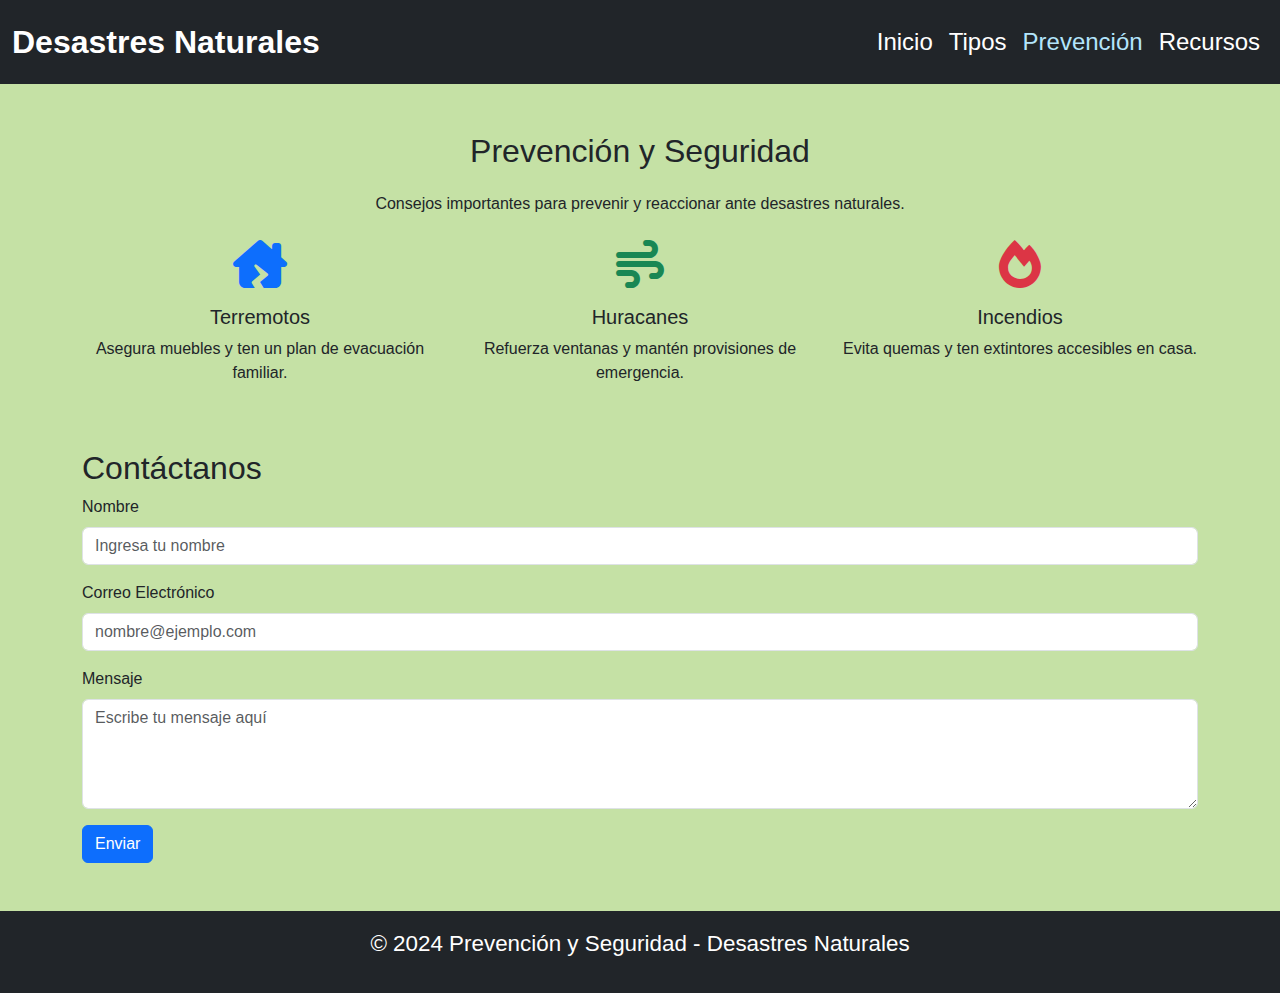
==== prevencion.html @ 60d9042c "BETTER" ====
<!DOCTYPE html>
<html lang="en">
<head>
    <meta charset="UTF-8">
    <meta name="viewport" content="width=device-width, initial-scale=1.0">
    <title>Prevención y Seguridad</title>
    <link rel="stylesheet" href="https://cdn.jsdelivr.net/npm/bootstrap@5.3.0/dist/css/bootstrap.min.css">
    <link rel="stylesheet" href="css/style.css">
    <link rel="stylesheet" href="css/normalize.css">

    <link rel="stylesheet" href="https://cdnjs.cloudflare.com/ajax/libs/font-awesome/6.0.0/css/all.min.css">
</head>
<body>
    <!-- Navbar -->
    <nav class="navbar navbar-expand-lg navbar-dark bg-dark">
        <div class="container-fluid">
            <a class="navbar-brand" href="index.html">Desastres Naturales</a>
            <button class="navbar-toggler" type="button" data-bs-toggle="collapse" data-bs-target="#navbarNav">
                <span class="navbar-toggler-icon"></span>
            </button>
            <div class="collapse navbar-collapse" id="navbarNav">
                <ul class="navbar-nav ms-auto">
                    <li class="nav-item"><a class="nav-link" href="index.html">Inicio</a></li>
                    <li class="nav-item"><a class="nav-link" href="tipos-desastres.html">Tipos</a></li>
                    <li class="nav-item"><a class="nav-link active" href="prevencion.html">Prevención</a></li>
                    <li class="nav-item"><a class="nav-link" href="recursos.html">Recursos</a></li>
                </ul>
            </div>
        </div>
    </nav>

    <!-- Contenido principal -->
    <div class="container mt-5">
        <h1 class="text-center">Prevención y Seguridad</h1>
        <p class="text-center">Consejos importantes para prevenir y reaccionar ante desastres naturales.</p>

        <!-- Consejos -->
        <div class="row mt-4">
            <div class="col-md-4 text-center">
                <i class="fa-solid fa-house-chimney-crack fa-3x text-primary"></i>
                <h5 class="mt-3">Terremotos</h5>
                <p>Asegura muebles y ten un plan de evacuación familiar.</p>
            </div>
            <div class="col-md-4 text-center">
                <i class="fa-solid fa-wind fa-3x text-success"></i>
                <h5 class="mt-3">Huracanes</h5>
                <p>Refuerza ventanas y mantén provisiones de emergencia.</p>
            </div>
            <div class="col-md-4 text-center">
                <i class="fa-solid fa-fire fa-3x text-danger"></i>
                <h5 class="mt-3">Incendios</h5>
                <p>Evita quemas y ten extintores accesibles en casa.</p>
            </div>
        </div>

        <!-- Formulario de contacto -->
        <div class="mt-5">
            <h2>Contáctanos</h2>
            <form>
                <div class="mb-3">
                    <label for="nombre" class="form-label">Nombre</label>
                    <input type="text" class="form-control" id="nombre" placeholder="Ingresa tu nombre">
                </div>
                <div class="mb-3">
                    <label for="correo" class="form-label">Correo Electrónico</label>
                    <input type="email" class="form-control" id="correo" placeholder="nombre@ejemplo.com">
                </div>
                <div class="mb-3">
                    <label for="mensaje" class="form-label">Mensaje</label>
                    <textarea class="form-control" id="mensaje" rows="4" placeholder="Escribe tu mensaje aquí"></textarea>
                </div>
                <button type="submit" class="btn btn-primary">Enviar</button>
            </form>
        </div>
    </div>

    <!-- Footer -->
    <footer class="bg-dark text-white text-center p-3 mt-5">
        <p>© 2024 Prevención y Seguridad - Desastres Naturales</p>
    </footer>
    <script src="https://cdn.jsdelivr.net/npm/bootstrap@5.3.0/dist/js/bootstrap.bundle.min.js"></script>
</body>
</html>
---- css/style.css ----
:root {
    --gris: #e0e0e0;
    --amarillo: #fff9c4;
    --blanco: #ffffff;
    --lightBlue: #b3e5fc;
    --negro: #000000;
    --verde: #c5e1a5;
    --fuentePrincipal: "Nosifer", sans-serif;
}

body {
    font-family: var(--fuentePrincipal);
    margin: 0;
    background-color: var(--verde);
}

.navbar-nav .nav-link {
    font-size: 1.5rem;
    padding: 1rem 2rem;
    color: #fff;
}

.navbar-nav .nav-link:hover,
.navbar-nav .nav-link.active {
    color: var(--lightBlue);
}

.navbar-brand {
    font-size: 2rem;
    font-weight: bold;
    color: var(--blanco);
}

.carousel-inner img {
    width: 100%;
    max-height: 180px;
    object-fit: cover;
}

.card {
    margin-bottom: 20px;
}

.card-title {
    font-size: 1.8rem;
    font-weight: bold;
}

footer {
    background-color: #222;
    color: white;
    text-align: center;
    padding: 2rem;
    font-size: 1.4rem;
}

footer a {
    color: var(--lightBlue);
    text-decoration: none;
}

footer a:hover {
    text-decoration: underline;
}





.carousel-inner img {
    width: 90%; /* Ocupa el 90% del ancho del contenedor */
    max-height: 280px; /* Altura máxima */
    object-fit: cover; /* Recorta proporcionalmente */
    margin-left: 10rem; /* Espaciado a la izquierda */
    padding-right: 15rem; /* Espaciado a la derecha */
}



/* Ajustar el contenedor del carousel */
#carouselExample {
    max-height: 280px; /* Hacer que coincida con las imágenes */
    overflow: hidden; /* Ocultar cualquier parte que exceda */
}
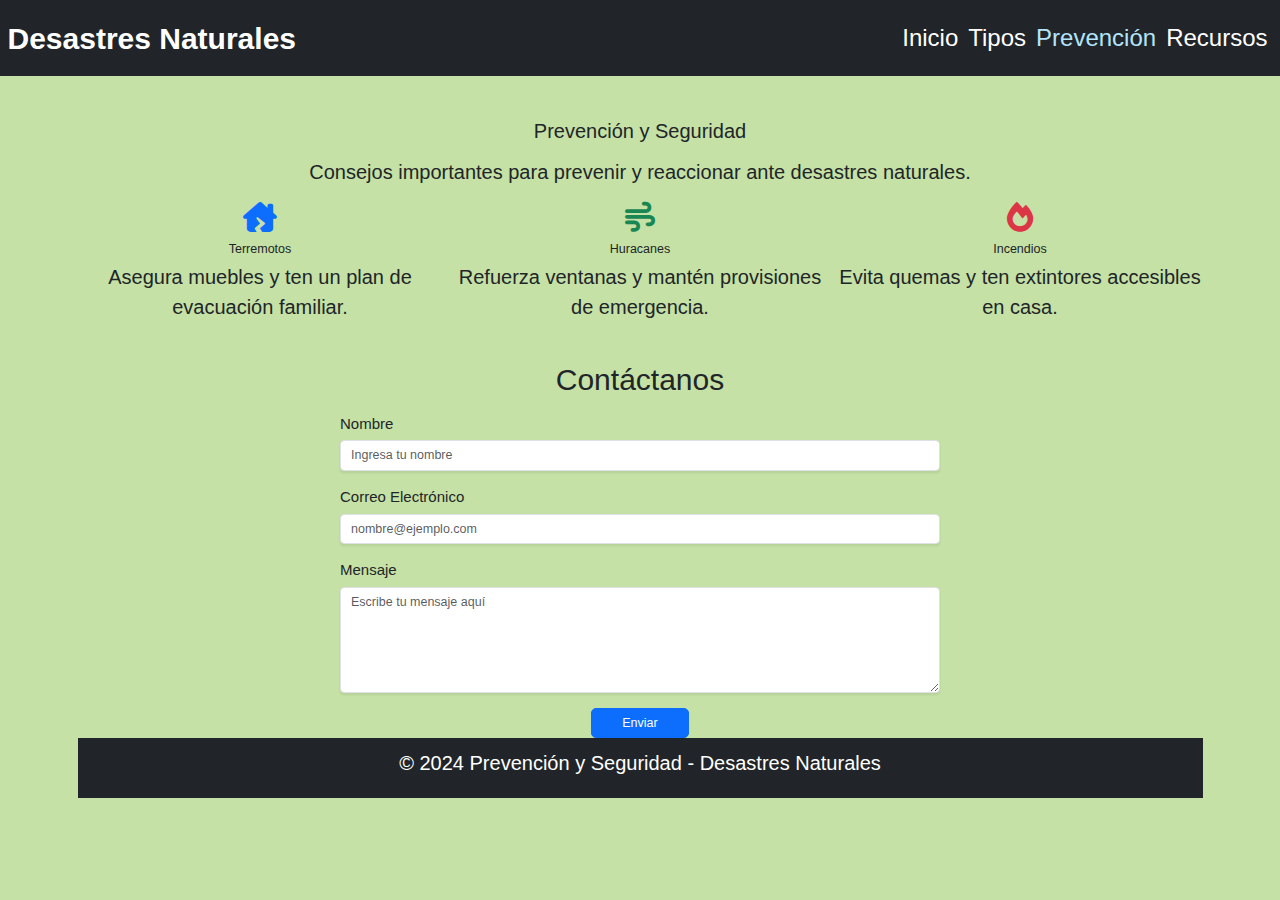
==== commit 666bfe06: "ww" ====
--- a/prevencion.html
+++ b/prevencion.html
@@ -53,29 +53,30 @@
             </div>
         </div>
 
-        <!-- Formulario de contacto -->
-        <div class="mt-5">
-            <h2>Contáctanos</h2>
-            <form>
-                <div class="mb-3">
-                    <label for="nombre" class="form-label">Nombre</label>
-                    <input type="text" class="form-control" id="nombre" placeholder="Ingresa tu nombre">
-                </div>
-                <div class="mb-3">
-                    <label for="correo" class="form-label">Correo Electrónico</label>
-                    <input type="email" class="form-control" id="correo" placeholder="nombre@ejemplo.com">
-                </div>
-                <div class="mb-3">
-                    <label for="mensaje" class="form-label">Mensaje</label>
-                    <textarea class="form-control" id="mensaje" rows="4" placeholder="Escribe tu mensaje aquí"></textarea>
-                </div>
-                <button type="submit" class="btn btn-primary">Enviar</button>
-            </form>
+       <!-- Formulario de contacto -->
+<div class="mt-5">
+    <h2 class="text-center display-5 mb-4">Contáctanos</h2>
+    <form class="mx-auto" style="max-width: 600px;">
+        <div class="mb-4">
+            <label for="nombre" class="form-label fs-4">Nombre</label>
+            <input type="text" class="form-control form-control-lg shadow-sm rounded" id="nombre" placeholder="Ingresa tu nombre">
         </div>
-    </div>
+        <div class="mb-4">
+            <label for="correo" class="form-label fs-4">Correo Electrónico</label>
+            <input type="email" class="form-control form-control-lg shadow-sm rounded" id="correo" placeholder="nombre@ejemplo.com">
+        </div>
+        <div class="mb-4">
+            <label for="mensaje" class="form-label fs-4">Mensaje</label>
+            <textarea class="form-control form-control-lg shadow-sm rounded" id="mensaje" rows="5" placeholder="Escribe tu mensaje aquí"></textarea>
+        </div>
+        <div class="text-center">
+            <button type="submit" class="btn btn-primary btn-lg px-5">Enviar</button>
+        </div>
+    </form>
+</div>
 
     <!-- Footer -->
-    <footer class="bg-dark text-white text-center p-3 mt-5">
+    <footer class="bg-dark text-white text-center p-3">
         <p>© 2024 Prevención y Seguridad - Desastres Naturales</p>
     </footer>
     <script src="https://cdn.jsdelivr.net/npm/bootstrap@5.3.0/dist/js/bootstrap.bundle.min.js"></script>
--- a/css/style.css
+++ b/css/style.css
@@ -8,16 +8,36 @@
     --fuentePrincipal: "Nosifer", sans-serif;
 }
 
+html {
+    font-size: 62.5%;
+    height: 100%;
+}
+
 body {
     font-family: var(--fuentePrincipal);
     margin: 0;
     background-color: var(--verde);
+    display: flex;
+    flex-direction: column;
+    min-height: 100%;
+}
+
+.navbar {
+    background-color: var(--negro);
+}
+
+.navbar-brand {
+    font-size: 3rem;
+    font-weight: bold;
+    color: var(--blanco);
 }
 
 .navbar-nav .nav-link {
-    font-size: 1.5rem;
-    padding: 1rem 2rem;
-    color: #fff;
+    font-size: 2.4rem;
+    padding: 1.5rem 3rem;
+    color: var(--blanco);
+    position: relative;
+    transition: color 0.3s ease;
 }
 
 .navbar-nav .nav-link:hover,
@@ -25,33 +45,77 @@
     color: var(--lightBlue);
 }
 
-.navbar-brand {
-    font-size: 2rem;
-    font-weight: bold;
-    color: var(--blanco);
+.navbar-nav .nav-link::after {
+    content: '';
+    position: absolute;
+    left: 0;
+    bottom: -0.5rem;
+    width: 0;
+    height: 0.4rem;
+    background-color: var(--lightBlue);
+    transition: width 0.3s ease;
+}
+
+.navbar-nav .nav-link:hover::after {
+    width: 100%;
 }
 
 .carousel-inner img {
     width: 100%;
-    max-height: 180px;
+    max-height: 35rem;
     object-fit: cover;
+    border: 0.3rem solid var(--gris);
+    box-shadow: 0rem 0.6rem 1.2rem rgba(0, 0, 0, 0.2);
+}
+
+#carouselExample {
+    max-height: 42rem;
+    overflow: hidden;
+    border-bottom: 0.6rem solid var(--amarillo);
 }
 
 .card {
-    margin-bottom: 20px;
+    margin-bottom: 3rem;
+    background-color: var(--amarillo);
+    border: 0.15rem solid var(--gris);
+    box-shadow: 0rem 0.6rem 1.2rem rgba(0, 0, 0, 0.1);
 }
 
 .card-title {
-    font-size: 1.8rem;
+    font-size: 2.8rem;
     font-weight: bold;
+    color: var(--negro);
+}
+
+.card-img-top {
+    transition: transform 0.3s ease, box-shadow 0.3s ease;
+}
+
+.card-img-top:hover {
+    transform: scale(1.1);
+    box-shadow: 0rem 1.2rem 2.4rem rgba(0, 0, 0, 0.3);
+}
+
+.banner a {
+    font-size: 2rem;
+}
+
+h1 {
+    font-size: 4rem;
+}
+
+p {
+    font-size: 2rem;
 }
 
 footer {
-    background-color: #222;
-    color: white;
+    background-color: var(--negro);
+    color: var(--blanco);
     text-align: center;
-    padding: 2rem;
-    font-size: 1.4rem;
+    padding: 3rem;
+    font-size: 2.2rem;
+    width: 100%;
+    margin-top: auto;
 }
 
 footer a {
@@ -62,23 +126,3 @@
 footer a:hover {
     text-decoration: underline;
 }
-
-
-
-
-
-.carousel-inner img {
-    width: 90%; /* Ocupa el 90% del ancho del contenedor */
-    max-height: 280px; /* Altura máxima */
-    object-fit: cover; /* Recorta proporcionalmente */
-    margin-left: 10rem; /* Espaciado a la izquierda */
-    padding-right: 15rem; /* Espaciado a la derecha */
-}
-
-
-
-/* Ajustar el contenedor del carousel */
-#carouselExample {
-    max-height: 280px; /* Hacer que coincida con las imágenes */
-    overflow: hidden; /* Ocultar cualquier parte que exceda */
-}
